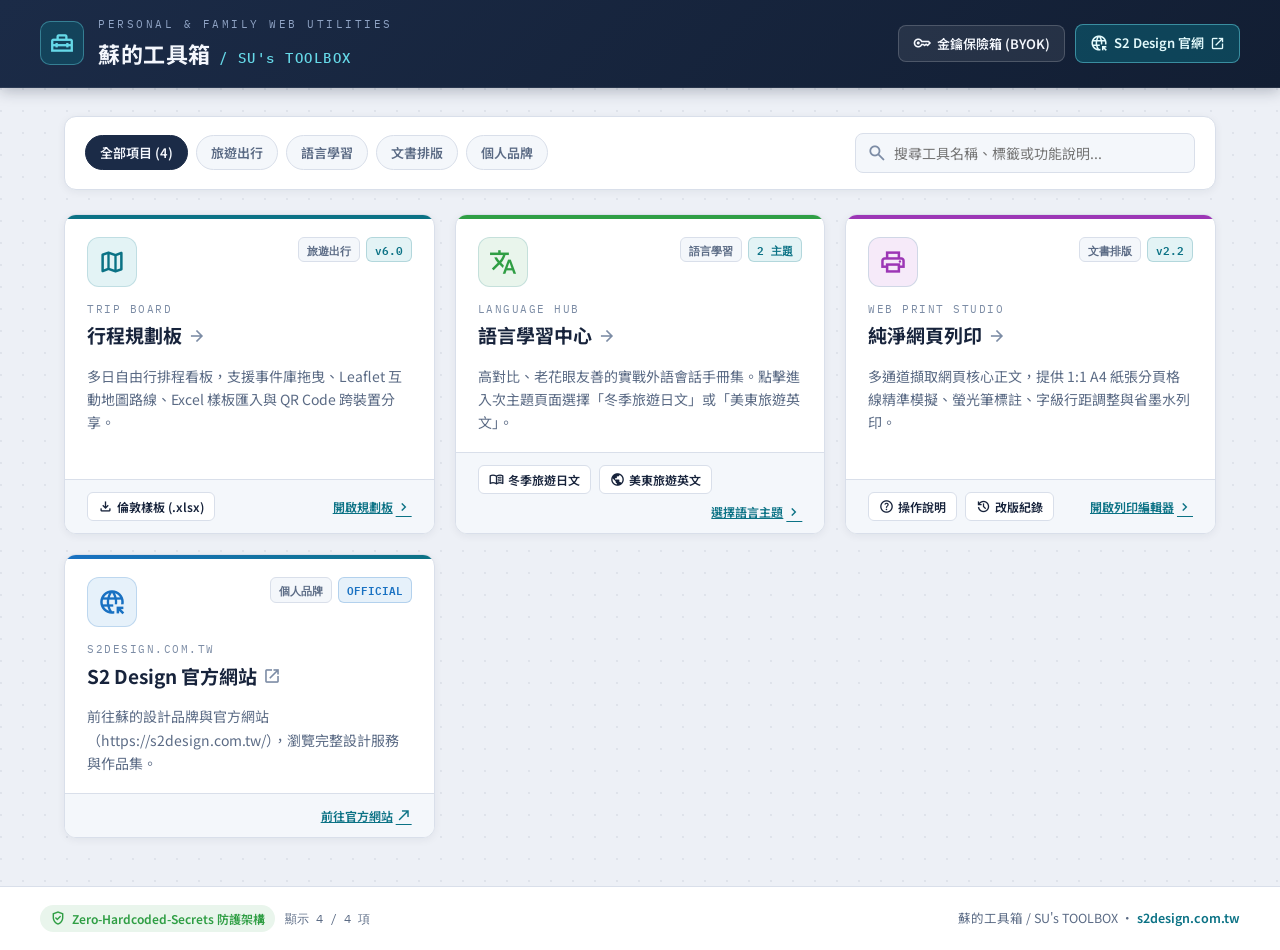
==== index.html @ dece826c "feat: 初始化蘇的工具箱 (SU's TOOLBOX) v1.0.0 入口網與文件治理架構" ====
<!DOCTYPE html>
<html lang="zh-Hant">
<head>
  <meta charset="UTF-8" />
  <meta name="viewport" content="width=device-width, initial-scale=1.0" />
  <meta name="robots" content="noindex, nofollow" />
  <title>蘇的工具箱 / SU's TOOLBOX</title>
  <!-- Google Fonts: Noto Sans TC, IBM Plex Mono & Google Material Symbols Outlined -->
  <link rel="preconnect" href="https://fonts.googleapis.com" />
  <link rel="preconnect" href="https://fonts.gstatic.com" crossorigin />
  <link rel="stylesheet" href="https://fonts.googleapis.com/css2?family=IBM+Plex+Mono:wght@400;500;600&family=Noto+Sans+TC:wght@400;500;700&family=Material+Symbols+Outlined:opsz,wght,FILL,GRAD@24,450,0,0" />
  <link rel="stylesheet" href="./assets/css/dashboard.css" />
</head>
<body>

  <!-- ── 頂部深藍專業儀表板導覽列 ─────────────────────── -->
  <header class="portal-header">
    <div class="header-inner">
      <div class="brand-group">
        <div class="brand-logo" aria-hidden="true">
          <span class="material-symbols-outlined">home_repair_service</span>
        </div>
        <div class="brand-titles">
          <span class="eyebrow">PERSONAL &amp; FAMILY WEB UTILITIES</span>
          <h1>
            <span>蘇的工具箱</span>
            <span class="en-sub">/ SU's TOOLBOX</span>
          </h1>
        </div>
      </div>

      <div class="header-actions">
        <button type="button" id="open-vault-btn" class="header-btn" title="管理本地瀏覽器 API 金鑰保險箱 (BYOK)">
          <span class="material-symbols-outlined">key</span>
          <span>金鑰保險箱 (BYOK)</span>
        </button>
        <a href="https://s2design.com.tw/" target="_blank" rel="noopener noreferrer" class="header-btn brand-link">
          <span class="material-symbols-outlined">captive_portal</span>
          <span>S2 Design 官網</span>
          <span class="material-symbols-outlined" style="font-size:15px;">open_in_new</span>
        </a>
      </div>
    </div>
  </header>

  <!-- ── 主內容區：分類篩選、搜尋與工具卡片網格 ─────────────────────── -->
  <main class="portal-main">
    <section class="toolbar-panel" aria-label="工具篩選與搜尋">
      <div id="category-tabs" class="category-tabs"></div>
      <div class="search-box">
        <span class="material-symbols-outlined">search</span>
        <input
          type="search"
          id="search-input"
          class="search-input"
          placeholder="搜尋工具名稱、標籤或功能說明..."
          aria-label="搜尋工具"
        />
      </div>
    </section>

    <section id="cards-grid" class="cards-grid" data-config-url="./data/tools.json" aria-live="polite">
      <!-- 由 assets/js/portal.js 讀取 data/tools.json 安全渲染 -->
    </section>
  </main>

  <!-- ── 頁尾資安狀態與版次資訊列 ─────────────────────── -->
  <footer class="portal-footer">
    <div class="footer-inner">
      <div style="display:flex;align-items:center;gap:10px;flex-wrap:wrap;">
        <span class="security-pill">
          <span class="material-symbols-outlined">verified_user</span>
          <span>Zero-Hardcoded-Secrets 防護架構</span>
        </span>
        <span id="tool-count-badge" style="font-family:var(--font-mono);font-size:12px;"></span>
      </div>
      <div>
        <span>蘇的工具箱 / SU's TOOLBOX · </span>
        <a href="https://s2design.com.tw/" target="_blank" rel="noopener noreferrer" style="color:var(--accent-primary);text-decoration:none;font-weight:600;">s2design.com.tw</a>
      </div>
    </div>
  </footer>

  <!-- ── BYOK 本地 API 金鑰保險箱設定對話框 ─────────────────────── -->
  <div id="vault-backdrop" class="vault-backdrop" role="dialog" aria-modal="true" aria-labelledby="vault-modal-title">
    <div class="vault-modal">
      <div class="vault-header">
        <h2 id="vault-modal-title">
          <span class="material-symbols-outlined">shield_lock</span>
          <span>本地 API 金鑰保險箱 (BYOK Vault)</span>
        </h2>
        <button type="button" id="close-vault-btn" class="vault-close" aria-label="關閉視窗">
          <span class="material-symbols-outlined">close</span>
        </button>
      </div>
      <div class="vault-body">
        <div class="vault-notice">
          <strong>🔒 資安保護說明：</strong>未來當你擴充需要 API Key（如 OpenAI、Gemini、Google Maps）的小工具時，請在此注入金鑰。金鑰<strong>只會保存在你目前這台電腦/手機的瀏覽器內</strong>，絕對不會寫入 GitHub 程式碼庫！
        </div>
        <div class="vault-field">
          <label for="vault-key-name">金鑰識別名稱 (Key ID)</label>
          <input type="text" id="vault-key-name" placeholder="例如：gemini_api_key 或 openai_key" />
        </div>
        <div class="vault-field">
          <label for="vault-key-value">API 金鑰內容 (Secret Value)</label>
          <input type="password" id="vault-key-value" placeholder="貼上你的 API Key..." autocomplete="off" />
        </div>
        <div class="vault-field">
          <label for="vault-key-scope">儲存範圍 (Storage Scope)</label>
          <select id="vault-key-scope">
            <option value="session">Session 暫存（推薦：關閉瀏覽器分頁即自動銷毀）</option>
            <option value="local">Local 本機記憶（保留於此裝置瀏覽器，免重複輸入）</option>
          </select>
        </div>
        <div class="vault-field">
          <label>目前已設定的金鑰狀態</label>
          <div id="vault-status-list" style="background:var(--bg-subtle);padding:10px 12px;border-radius:6px;border:1px solid var(--line-default);"></div>
        </div>
      </div>
      <div class="vault-footer">
        <button type="button" id="vault-clear-btn" class="btn-danger">清除全部金鑰</button>
        <button type="button" id="vault-save-btn" class="btn-primary">儲存至本地瀏覽器</button>
      </div>
    </div>
  </div>

  <script src="./assets/js/vault.js"></script>
  <script src="./assets/js/portal.js"></script>
</body>
</html>
---- assets/css/dashboard.css ----
/* =========================================================================
   蘇的工具箱 (SU's TOOLBOX) — 深藍專業儀表板共用設計系統 (dashboard.css)
   Design Spec: DESIGN.md | Theme: Navy Professional Dashboard
   Icons: Google Material Symbols Outlined
   ========================================================================= */

:root {
  --bg-canvas: #EDF0F6;
  --bg-panel: #FFFFFF;
  --bg-subtle: #F4F7FB;
  --board-bg: #1B2B47;
  --board-bg-deep: #121E33;
  --board-text: #F4F7FD;
  --board-muted: #8FA3C4;
  --ink-primary: #17233B;
  --ink-secondary: #5B6B85;
  --ink-muted: #7C8CA5;
  --line-default: #D9DFEA;
  --line-strong: #BFC9DA;
  --accent-primary: #0B7285;
  --accent-hover: #095C6B;
  --accent-soft: #E3F3F5;
  --accent-brand: #1971C2;
  --accent-brand-soft: #E6F1FA;
  --accent-warn: #E8890C;
  --accent-warn-soft: #FFF1DE;
  --accent-ok: #2F9E44;
  --accent-ok-soft: #E9F5EC;
  --radius-card: 12px;
  --radius-sm: 8px;
  --shadow-card: 0 2px 8px rgba(23, 35, 59, 0.06);
  --shadow-hover: 0 12px 26px rgba(23, 35, 59, 0.14);
  --font-sans: "Noto Sans TC", "PingFang TC", "Microsoft JhengHei", system-ui, -apple-system, sans-serif;
  --font-mono: "IBM Plex Mono", "Consolas", "Courier New", monospace;
}

*, *::before, *::after {
  box-sizing: border-box;
  margin: 0;
  padding: 0;
}

html, body {
  min-height: 100%;
}

body {
  font-family: var(--font-sans);
  background:
    radial-gradient(circle at 1px 1px, rgba(27, 43, 71, 0.065) 1px, transparent 0) 0 0 / 22px 22px,
    var(--bg-canvas);
  color: var(--ink-primary);
  display: flex;
  flex-direction: column;
  line-height: 1.6;
  -webkit-font-smoothing: antialiased;
}

/* Google Material Symbols 對齊 */
.material-symbols-outlined {
  font-variation-settings: 'FILL' 0, 'wght' 450, 'GRAD' 0, 'opsz' 24;
  user-select: none;
  vertical-align: middle;
  display: inline-flex;
  align-items: center;
  justify-content: center;
}

/* ── 頂部深藍儀表板 Header ─────────────────────── */
.portal-header {
  background: linear-gradient(135deg, var(--board-bg) 0%, var(--board-bg-deep) 100%);
  color: var(--board-text);
  padding: 16px 24px;
  box-shadow: 0 3px 14px rgba(18, 30, 51, 0.28);
  position: sticky;
  top: 0;
  z-index: 30;
  border-bottom: 1px solid rgba(255, 255, 255, 0.08);
}

.header-inner {
  max-width: 1200px;
  margin: 0 auto;
  display: flex;
  flex-wrap: wrap;
  align-items: center;
  justify-content: space-between;
  gap: 16px;
}

.brand-group {
  display: flex;
  align-items: center;
  gap: 14px;
}

.brand-logo {
  width: 44px;
  height: 44px;
  border-radius: 10px;
  background: rgba(11, 114, 133, 0.35);
  border: 1px solid rgba(102, 217, 232, 0.4);
  color: #66D9E8;
  display: flex;
  align-items: center;
  justify-content: center;
  flex-shrink: 0;
}

.brand-logo .material-symbols-outlined {
  font-size: 26px;
}

.brand-titles {
  display: flex;
  flex-direction: column;
  gap: 2px;
}

.brand-titles .eyebrow {
  font-family: var(--font-mono);
  font-size: 11px;
  letter-spacing: 2.5px;
  color: var(--board-muted);
  text-transform: uppercase;
}

.brand-titles h1 {
  font-size: 22px;
  font-weight: 700;
  letter-spacing: 0.5px;
  color: var(--board-text);
  display: flex;
  align-items: baseline;
  flex-wrap: wrap;
  gap: 8px;
}

.brand-titles h1 .en-sub {
  font-family: var(--font-mono);
  font-size: 14px;
  font-weight: 500;
  color: #66D9E8;
  letter-spacing: 1.5px;
}

.header-actions {
  display: flex;
  align-items: center;
  gap: 10px;
  flex-wrap: wrap;
}

.header-btn {
  display: inline-flex;
  align-items: center;
  gap: 6px;
  padding: 8px 14px;
  border-radius: var(--radius-sm);
  font-size: 13px;
  font-weight: 600;
  text-decoration: none;
  cursor: pointer;
  border: 1px solid rgba(255, 255, 255, 0.18);
  background: rgba(255, 255, 255, 0.08);
  color: var(--board-text);
  transition: all 0.18s ease;
  font-family: inherit;
}

.header-btn:hover {
  background: rgba(255, 255, 255, 0.16);
  border-color: rgba(102, 217, 232, 0.55);
  transform: translateY(-1px);
}

.header-btn.brand-link {
  background: rgba(11, 114, 133, 0.45);
  border-color: rgba(102, 217, 232, 0.5);
  color: #E3FAFC;
}

.header-btn .material-symbols-outlined {
  font-size: 18px;
}

/* ── 控制與搜尋工具列 (Toolbar) ─────────────────────── */
.portal-main {
  max-width: 1200px;
  width: 100%;
  margin: 0 auto;
  padding: 28px 24px 48px;
  flex: 1;
}

.toolbar-panel {
  background: var(--bg-panel);
  border: 1px solid var(--line-default);
  border-radius: var(--radius-card);
  padding: 16px 20px;
  margin-bottom: 24px;
  box-shadow: var(--shadow-card);
  display: flex;
  flex-wrap: wrap;
  align-items: center;
  justify-content: space-between;
  gap: 14px;
}

.category-tabs {
  display: flex;
  flex-wrap: wrap;
  gap: 8px;
}

.cat-tab {
  display: inline-flex;
  align-items: center;
  gap: 6px;
  padding: 7px 14px;
  border-radius: 999px;
  font-size: 13px;
  font-weight: 600;
  color: var(--ink-secondary);
  background: var(--bg-subtle);
  border: 1px solid var(--line-default);
  cursor: pointer;
  transition: all 0.16s ease;
  font-family: inherit;
}

.cat-tab:hover {
  color: var(--ink-primary);
  border-color: var(--line-strong);
}

.cat-tab.active {
  background: var(--board-bg);
  color: var(--board-text);
  border-color: var(--board-bg);
}

.search-box {
  position: relative;
  min-width: 250px;
  flex: 1;
  max-width: 340px;
}

.search-box .material-symbols-outlined {
  position: absolute;
  left: 12px;
  top: 50%;
  transform: translateY(-50%);
  color: var(--ink-muted);
  font-size: 20px;
  pointer-events: none;
}

.search-input {
  width: 100%;
  padding: 9px 14px 9px 38px;
  border-radius: var(--radius-sm);
  border: 1px solid var(--line-default);
  background: var(--bg-subtle);
  color: var(--ink-primary);
  font-size: 14px;
  font-family: inherit;
  outline: none;
  transition: border-color 0.18s ease, background 0.18s ease;
}

.search-input:focus {
  background: var(--bg-panel);
  border-color: var(--accent-primary);
  box-shadow: 0 0 0 3px rgba(11, 114, 133, 0.12);
}

/* ── 麵包屑與導覽列 (次主題頁專用) ─────────────────────── */
.breadcrumb-bar {
  display: flex;
  align-items: center;
  gap: 8px;
  margin-bottom: 18px;
  font-size: 13px;
  color: var(--ink-secondary);
}

.breadcrumb-bar a {
  color: var(--accent-primary);
  text-decoration: none;
  font-weight: 600;
  display: inline-flex;
  align-items: center;
  gap: 4px;
}

.breadcrumb-bar a:hover {
  text-decoration: underline;
}

/* ── 工具卡片網格 (Cards Grid) ─────────────────────── */
.cards-grid {
  display: grid;
  grid-template-columns: repeat(auto-fill, minmax(320px, 1fr));
  gap: 20px;
}

.tool-card {
  background: var(--bg-panel);
  border: 1px solid var(--line-default);
  border-radius: var(--radius-card);
  box-shadow: var(--shadow-card);
  display: flex;
  flex-direction: column;
  justify-content: space-between;
  transition: transform 0.2s ease, box-shadow 0.2s ease, border-color 0.2s ease;
  position: relative;
  overflow: hidden;
}

.tool-card::before {
  content: "";
  position: absolute;
  top: 0;
  left: 0;
  right: 0;
  height: 4px;
  background: var(--card-accent, var(--accent-primary));
}

.tool-card.is-brand::before {
  background: linear-gradient(90deg, #1971C2, #0B7285);
}

.tool-card:hover {
  transform: translateY(-4px);
  box-shadow: var(--shadow-hover);
  border-color: var(--accent-primary);
}

.card-main-link {
  padding: 22px 22px 18px;
  text-decoration: none;
  color: inherit;
  display: flex;
  flex-direction: column;
  gap: 14px;
  flex: 1;
}

.card-top {
  display: flex;
  align-items: flex-start;
  justify-content: space-between;
  gap: 12px;
}

.card-icon-wrap {
  width: 50px;
  height: 50px;
  border-radius: 12px;
  background: var(--card-accent-soft, var(--accent-soft));
  color: var(--card-accent, var(--accent-primary));
  display: flex;
  align-items: center;
  justify-content: center;
  flex-shrink: 0;
  border: 1px solid rgba(11, 114, 133, 0.16);
}

.tool-card.is-brand .card-icon-wrap {
  background: var(--accent-brand-soft);
  color: var(--accent-brand);
  border-color: rgba(25, 113, 194, 0.2);
}

.card-icon-wrap .material-symbols-outlined {
  font-size: 28px;
}

.card-badges {
  display: flex;
  align-items: center;
  gap: 6px;
  flex-wrap: wrap;
  justify-content: flex-end;
}

.badge {
  font-family: var(--font-mono);
  font-size: 11px;
  font-weight: 600;
  padding: 3px 8px;
  border-radius: 6px;
  background: var(--bg-subtle);
  color: var(--ink-secondary);
  border: 1px solid var(--line-default);
}

.badge.version {
  background: var(--accent-soft);
  color: var(--accent-primary);
  border-color: rgba(11, 114, 133, 0.22);
}

.badge.external {
  background: var(--accent-brand-soft);
  color: var(--accent-brand);
  border-color: rgba(25, 113, 194, 0.25);
}

.card-headings {
  display: flex;
  flex-direction: column;
  gap: 2px;
}

.card-subtitle {
  font-family: var(--font-mono);
  font-size: 11px;
  letter-spacing: 1.5px;
  color: var(--ink-muted);
  text-transform: uppercase;
}

.card-title {
  font-size: 19px;
  font-weight: 700;
  color: var(--ink-primary);
  display: flex;
  align-items: center;
  gap: 6px;
}

.card-title .launch-arrow {
  font-size: 18px;
  color: var(--ink-muted);
  transition: transform 0.18s ease, color 0.18s ease;
}

.tool-card:hover .card-title .launch-arrow {
  transform: translateX(3px);
  color: var(--accent-primary);
}

.card-desc {
  font-size: 14px;
  color: var(--ink-secondary);
  line-height: 1.65;
}

/* ── 卡片底部附屬連結與標籤列 (Card Footer) ─────────────────────── */
.card-footer {
  padding: 12px 22px;
  background: var(--bg-subtle);
  border-top: 1px solid var(--line-default);
  display: flex;
  flex-wrap: wrap;
  align-items: center;
  justify-content: space-between;
  gap: 8px;
}

.sublinks-list {
  display: flex;
  flex-wrap: wrap;
  gap: 8px;
}

.sublink-btn {
  display: inline-flex;
  align-items: center;
  gap: 4px;
  padding: 4px 10px;
  border-radius: 6px;
  font-size: 12px;
  font-weight: 600;
  color: var(--ink-primary);
  background: var(--bg-panel);
  border: 1px solid var(--line-default);
  text-decoration: none;
  transition: all 0.15s ease;
}

.sublink-btn:hover {
  border-color: var(--accent-primary);
  color: var(--accent-primary);
  background: var(--accent-soft);
}

.sublink-btn .material-symbols-outlined {
  font-size: 15px;
}

.enter-hint {
  font-size: 12px;
  font-weight: 600;
  color: var(--accent-primary);
  display: inline-flex;
  align-items: center;
  gap: 3px;
  margin-left: auto;
}

.enter-hint .material-symbols-outlined {
  font-size: 16px;
}

/* ── 空狀態提示 ─────────────────────── */
.empty-state {
  grid-column: 1 / -1;
  background: var(--bg-panel);
  border: 1px dashed var(--line-strong);
  border-radius: var(--radius-card);
  padding: 48px 24px;
  text-align: center;
  color: var(--ink-secondary);
}

.empty-state .material-symbols-outlined {
  font-size: 42px;
  color: var(--ink-muted);
  margin-bottom: 10px;
}

/* ── 底部資安與版本資訊列 (Portal Footer) ─────────────────────── */
.portal-footer {
  background: var(--bg-panel);
  border-top: 1px solid var(--line-default);
  padding: 18px 24px;
  font-size: 12.5px;
  color: var(--ink-secondary);
}

.footer-inner {
  max-width: 1200px;
  margin: 0 auto;
  display: flex;
  flex-wrap: wrap;
  align-items: center;
  justify-content: space-between;
  gap: 12px;
}

.security-pill {
  display: inline-flex;
  align-items: center;
  gap: 6px;
  padding: 4px 10px;
  border-radius: 999px;
  background: var(--accent-ok-soft);
  color: var(--accent-ok);
  font-weight: 600;
  font-size: 12px;
}

.security-pill .material-symbols-outlined {
  font-size: 16px;
}

/* ── BYOK 本地金鑰保險箱 Modal ─────────────────────── */
.vault-backdrop {
  position: fixed;
  inset: 0;
  background: rgba(18, 30, 51, 0.6);
  backdrop-filter: blur(2px);
  display: none;
  align-items: center;
  justify-content: center;
  padding: 16px;
  z-index: 100;
}

.vault-backdrop.open {
  display: flex;
}

.vault-modal {
  background: var(--bg-panel);
  border: 1px solid var(--line-default);
  border-radius: var(--radius-card);
  max-width: 480px;
  width: 100%;
  box-shadow: 0 20px 45px rgba(18, 30, 51, 0.3);
  overflow: hidden;
}

.vault-header {
  background: var(--board-bg);
  color: var(--board-text);
  padding: 16px 20px;
  display: flex;
  align-items: center;
  justify-content: space-between;
}

.vault-header h2 {
  font-size: 16px;
  font-weight: 700;
  display: flex;
  align-items: center;
  gap: 8px;
}

.vault-close {
  background: transparent;
  border: none;
  color: var(--board-muted);
  cursor: pointer;
  padding: 4px;
  display: flex;
}

.vault-close:hover {
  color: #FFFFFF;
}

.vault-body {
  padding: 20px;
  display: flex;
  flex-direction: column;
  gap: 14px;
  font-size: 13.5px;
  color: var(--ink-secondary);
}

.vault-notice {
  background: var(--accent-soft);
  border-left: 4px solid var(--accent-primary);
  padding: 10px 12px;
  border-radius: 6px;
  color: var(--ink-primary);
  font-size: 12.5px;
}

.vault-field {
  display: flex;
  flex-direction: column;
  gap: 6px;
}

.vault-field label {
  font-weight: 700;
  color: var(--ink-primary);
  font-size: 13px;
}

.vault-field input, .vault-field select {
  padding: 9px 12px;
  border: 1px solid var(--line-default);
  border-radius: var(--radius-sm);
  font-family: var(--font-mono);
  font-size: 13px;
}

.vault-footer {
  padding: 14px 20px;
  background: var(--bg-subtle);
  border-top: 1px solid var(--line-default);
  display: flex;
  justify-content: space-between;
  align-items: center;
  gap: 10px;
}

.btn-primary {
  background: var(--accent-primary);
  color: #FFFFFF;
  border: none;
  padding: 8px 16px;
  border-radius: var(--radius-sm);
  font-weight: 600;
  font-size: 13px;
  cursor: pointer;
  font-family: inherit;
}

.btn-primary:hover {
  background: var(--accent-hover);
}

.btn-danger {
  background: transparent;
  color: #C92A2A;
  border: 1px solid rgba(201, 42, 42, 0.3);
  padding: 8px 14px;
  border-radius: var(--radius-sm);
  font-weight: 600;
  font-size: 13px;
  cursor: pointer;
  font-family: inherit;
}

.btn-danger:hover {
  background: #FCE9E9;
}

@media (max-width: 640px) {
  .portal-header {
    padding: 14px 16px;
  }
  .portal-main {
    padding: 18px 16px 36px;
  }
  .search-box {
    max-width: 100%;
  }
  .cards-grid {
    grid-template-columns: 1fr;
  }
}
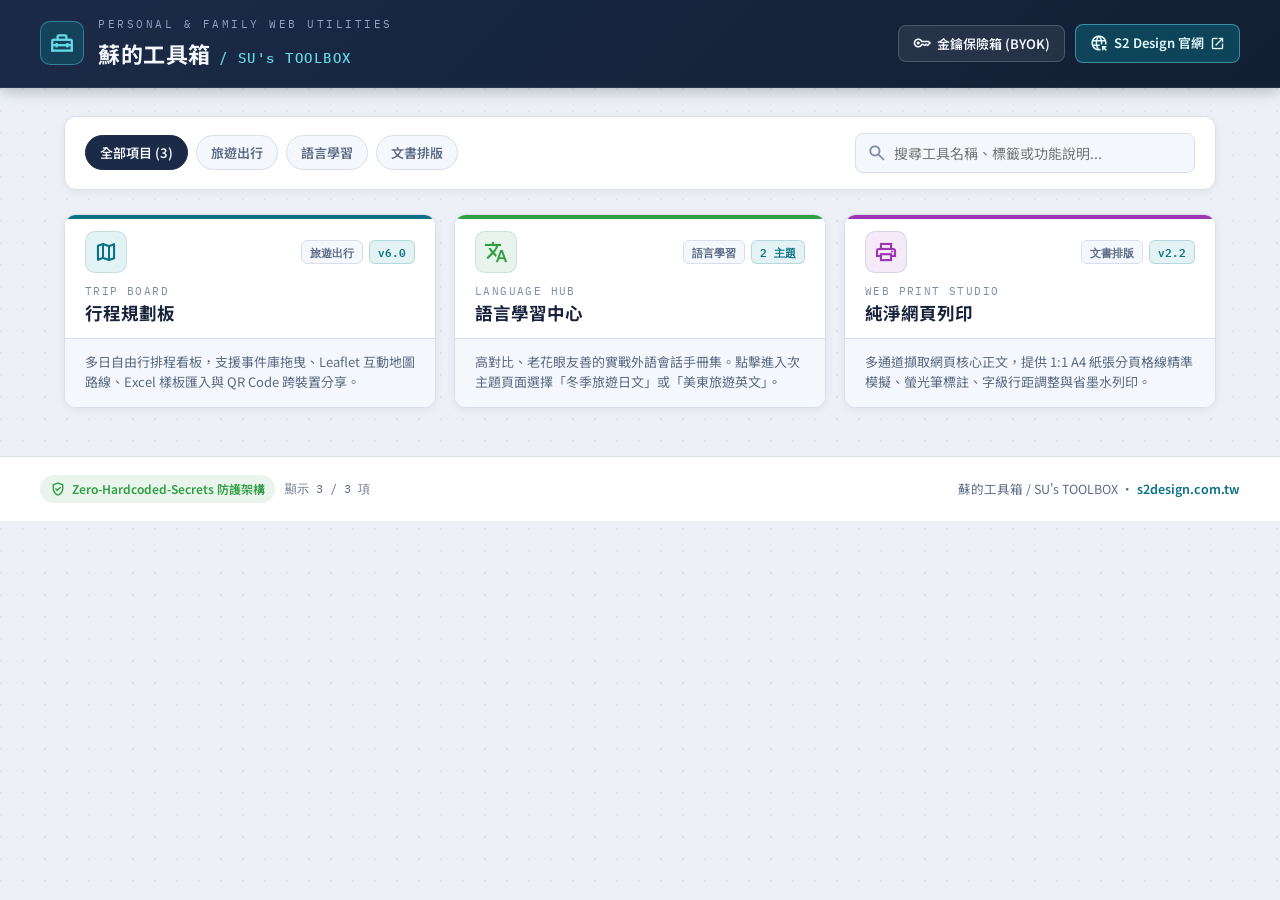
==== commit ee32cdde: "chore(cache): v1.1.1 加入靜態資源防快取版本參數 (?v=1.1.1)" ====
--- a/index.html
+++ b/index.html
@@ -9,7 +9,7 @@
   <link rel="preconnect" href="https://fonts.googleapis.com" />
   <link rel="preconnect" href="https://fonts.gstatic.com" crossorigin />
   <link rel="stylesheet" href="https://fonts.googleapis.com/css2?family=IBM+Plex+Mono:wght@400;500;600&family=Noto+Sans+TC:wght@400;500;700&family=Material+Symbols+Outlined:opsz,wght,FILL,GRAD@24,450,0,0" />
-  <link rel="stylesheet" href="./assets/css/dashboard.css" />
+  <link rel="stylesheet" href="./assets/css/dashboard.css?v=1.1.1" />
 </head>
 <body>
 
@@ -59,7 +59,7 @@
       </div>
     </section>
 
-    <section id="cards-grid" class="cards-grid" data-config-url="./data/tools.json" aria-live="polite">
+    <section id="cards-grid" class="cards-grid" data-config-url="./data/tools.json?v=1.1.1" aria-live="polite">
       <!-- 由 assets/js/portal.js 讀取 data/tools.json 安全渲染 -->
     </section>
   </main>
@@ -124,7 +124,7 @@
     </div>
   </div>
 
-  <script src="./assets/js/vault.js"></script>
-  <script src="./assets/js/portal.js"></script>
+  <script src="./assets/js/vault.js?v=1.1.1"></script>
+  <script src="./assets/js/portal.js?v=1.1.1"></script>
 </body>
 </html>
--- a/assets/css/dashboard.css
+++ b/assets/css/dashboard.css
@@ -299,11 +299,11 @@
   text-decoration: underline;
 }
 
-/* ── 工具卡片網格 (Cards Grid) ─────────────────────── */
+/* ── 工具卡片網格 (Cards Grid - Compact v1.1) ─────────────────────── */
 .cards-grid {
   display: grid;
-  grid-template-columns: repeat(auto-fill, minmax(320px, 1fr));
-  gap: 20px;
+  grid-template-columns: repeat(auto-fill, minmax(280px, 1fr));
+  gap: 18px;
 }
 
 .tool-card {
@@ -313,8 +313,7 @@
   box-shadow: var(--shadow-card);
   display: flex;
   flex-direction: column;
-  justify-content: space-between;
-  transition: transform 0.2s ease, box-shadow 0.2s ease, border-color 0.2s ease;
+  transition: transform 0.18s ease, box-shadow 0.18s ease, border-color 0.18s ease;
   position: relative;
   overflow: hidden;
 }
@@ -329,54 +328,51 @@
   background: var(--card-accent, var(--accent-primary));
 }
 
-.tool-card.is-brand::before {
-  background: linear-gradient(90deg, #1971C2, #0B7285);
-}
-
 .tool-card:hover {
-  transform: translateY(-4px);
+  transform: translateY(-3px);
   box-shadow: var(--shadow-hover);
-  border-color: var(--accent-primary);
+  border-color: var(--card-accent, var(--accent-primary));
 }
 
 .card-main-link {
-  padding: 22px 22px 18px;
+  padding: 0;
   text-decoration: none;
   color: inherit;
   display: flex;
   flex-direction: column;
-  gap: 14px;
   flex: 1;
 }
 
+.card-header-block {
+  padding: 16px 20px 14px;
+  display: flex;
+  flex-direction: column;
+  gap: 10px;
+  background: var(--bg-panel);
+}
+
 .card-top {
   display: flex;
-  align-items: flex-start;
+  align-items: center;
   justify-content: space-between;
-  gap: 12px;
+  gap: 10px;
 }
 
 .card-icon-wrap {
-  width: 50px;
-  height: 50px;
-  border-radius: 12px;
+  width: 42px;
+  height: 42px;
+  border-radius: 10px;
   background: var(--card-accent-soft, var(--accent-soft));
   color: var(--card-accent, var(--accent-primary));
   display: flex;
   align-items: center;
   justify-content: center;
   flex-shrink: 0;
-  border: 1px solid rgba(11, 114, 133, 0.16);
-}
-
-.tool-card.is-brand .card-icon-wrap {
-  background: var(--accent-brand-soft);
-  color: var(--accent-brand);
-  border-color: rgba(25, 113, 194, 0.2);
+  border: 1px solid rgba(11, 114, 133, 0.15);
 }
 
 .card-icon-wrap .material-symbols-outlined {
-  font-size: 28px;
+  font-size: 24px;
 }
 
 .card-badges {
@@ -391,7 +387,7 @@
   font-family: var(--font-mono);
   font-size: 11px;
   font-weight: 600;
-  padding: 3px 8px;
+  padding: 2px 8px;
   border-radius: 6px;
   background: var(--bg-subtle);
   color: var(--ink-secondary);
@@ -404,107 +400,41 @@
   border-color: rgba(11, 114, 133, 0.22);
 }
 
-.badge.external {
-  background: var(--accent-brand-soft);
-  color: var(--accent-brand);
-  border-color: rgba(25, 113, 194, 0.25);
-}
-
 .card-headings {
   display: flex;
   flex-direction: column;
-  gap: 2px;
+  gap: 1px;
 }
 
 .card-subtitle {
   font-family: var(--font-mono);
-  font-size: 11px;
-  letter-spacing: 1.5px;
+  font-size: 10.5px;
+  letter-spacing: 1.4px;
   color: var(--ink-muted);
   text-transform: uppercase;
 }
 
 .card-title {
-  font-size: 19px;
+  font-size: 17.5px;
   font-weight: 700;
   color: var(--ink-primary);
-  display: flex;
-  align-items: center;
-  gap: 6px;
-}
-
-.card-title .launch-arrow {
-  font-size: 18px;
-  color: var(--ink-muted);
-  transition: transform 0.18s ease, color 0.18s ease;
-}
-
-.tool-card:hover .card-title .launch-arrow {
-  transform: translateX(3px);
-  color: var(--accent-primary);
-}
-
-.card-desc {
-  font-size: 14px;
-  color: var(--ink-secondary);
-  line-height: 1.65;
-}
-
-/* ── 卡片底部附屬連結與標籤列 (Card Footer) ─────────────────────── */
-.card-footer {
-  padding: 12px 22px;
+  line-height: 1.35;
+}
+
+/* ── 卡片下半截滿版灰色說明區 (.card-desc-box) ─────────────────────── */
+.card-desc-box {
   background: var(--bg-subtle);
   border-top: 1px solid var(--line-default);
-  display: flex;
-  flex-wrap: wrap;
-  align-items: center;
-  justify-content: space-between;
-  gap: 8px;
-}
-
-.sublinks-list {
-  display: flex;
-  flex-wrap: wrap;
-  gap: 8px;
-}
-
-.sublink-btn {
-  display: inline-flex;
-  align-items: center;
-  gap: 4px;
-  padding: 4px 10px;
-  border-radius: 6px;
-  font-size: 12px;
-  font-weight: 600;
-  color: var(--ink-primary);
-  background: var(--bg-panel);
-  border: 1px solid var(--line-default);
-  text-decoration: none;
-  transition: all 0.15s ease;
-}
-
-.sublink-btn:hover {
-  border-color: var(--accent-primary);
-  color: var(--accent-primary);
-  background: var(--accent-soft);
-}
-
-.sublink-btn .material-symbols-outlined {
-  font-size: 15px;
-}
-
-.enter-hint {
-  font-size: 12px;
-  font-weight: 600;
-  color: var(--accent-primary);
-  display: inline-flex;
-  align-items: center;
-  gap: 3px;
-  margin-left: auto;
-}
-
-.enter-hint .material-symbols-outlined {
-  font-size: 16px;
+  padding: 13px 20px 15px;
+  flex: 1;
+  display: flex;
+  align-items: flex-start;
+}
+
+.card-desc {
+  font-size: 13px;
+  color: var(--ink-secondary);
+  line-height: 1.55;
 }
 
 /* ── 空狀態提示 ─────────────────────── */
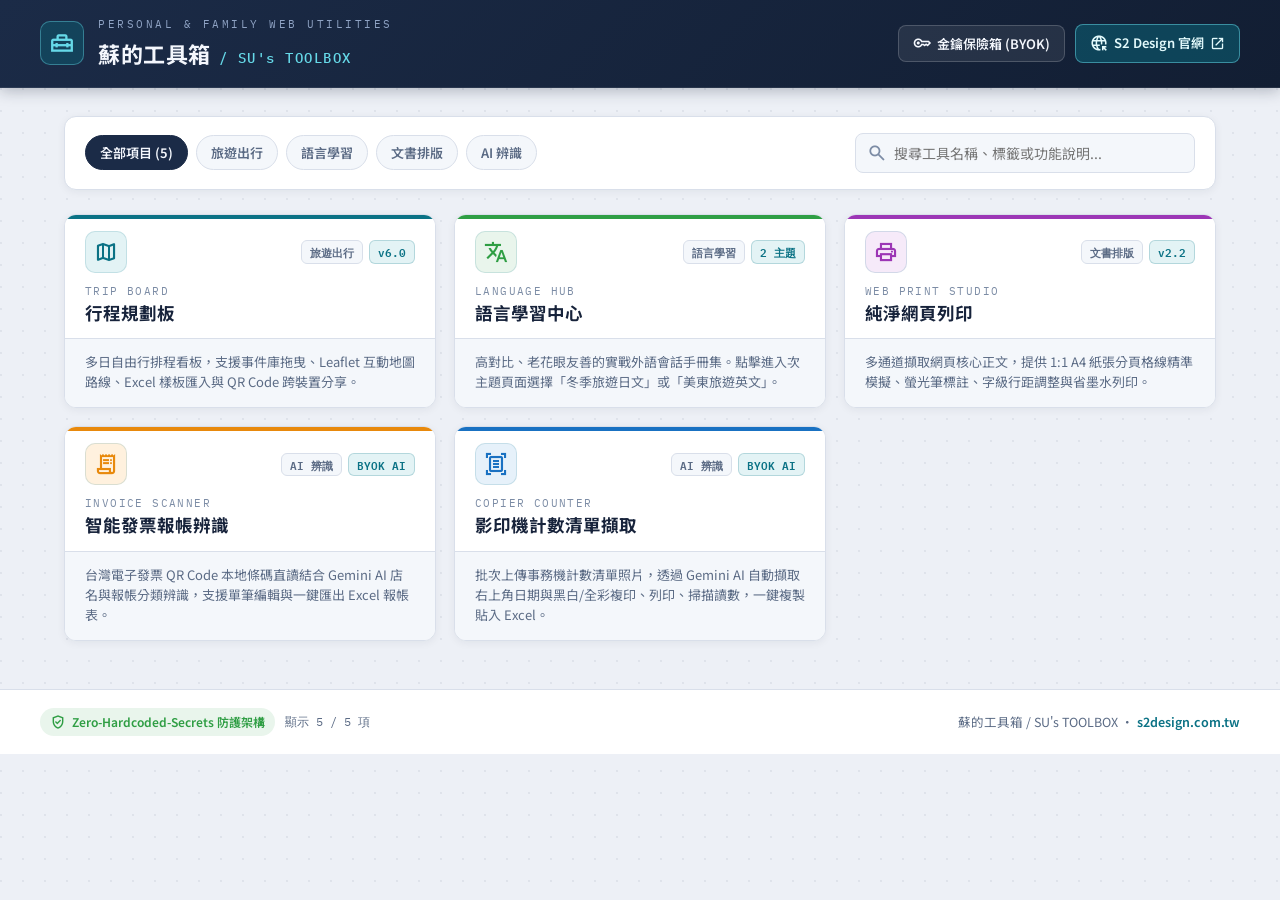
==== commit 0dc67e64: "feat(ai-ocr): v1.2.0 新增智能發票報帳辨識與影印機計數清單擷取工具（集中式 BYOK 金鑰連動）" ====
--- a/index.html
+++ b/index.html
@@ -9,7 +9,7 @@
   <link rel="preconnect" href="https://fonts.googleapis.com" />
   <link rel="preconnect" href="https://fonts.gstatic.com" crossorigin />
   <link rel="stylesheet" href="https://fonts.googleapis.com/css2?family=IBM+Plex+Mono:wght@400;500;600&family=Noto+Sans+TC:wght@400;500;700&family=Material+Symbols+Outlined:opsz,wght,FILL,GRAD@24,450,0,0" />
-  <link rel="stylesheet" href="./assets/css/dashboard.css?v=1.1.1" />
+  <link rel="stylesheet" href="./assets/css/dashboard.css?v=1.2.0" />
 </head>
 <body>
 
@@ -59,7 +59,7 @@
       </div>
     </section>
 
-    <section id="cards-grid" class="cards-grid" data-config-url="./data/tools.json?v=1.1.1" aria-live="polite">
+    <section id="cards-grid" class="cards-grid" data-config-url="./data/tools.json?v=1.2.0" aria-live="polite">
       <!-- 由 assets/js/portal.js 讀取 data/tools.json 安全渲染 -->
     </section>
   </main>
@@ -95,21 +95,23 @@
       </div>
       <div class="vault-body">
         <div class="vault-notice">
-          <strong>🔒 資安保護說明：</strong>未來當你擴充需要 API Key（如 OpenAI、Gemini、Google Maps）的小工具時，請在此注入金鑰。金鑰<strong>只會保存在你目前這台電腦/手機的瀏覽器內</strong>，絕對不會寫入 GitHub 程式碼庫！
+          <strong>🔒 集中式金鑰管理：</strong>在此設定一次 API Key，所有 AI 工具（如「智能發票報帳辨識」、「影印機計數清單擷取」）開啟新分頁時皆會<strong>自動連動共用</strong>，子工具內無須重複輸入！金鑰只會保存在您目前的瀏覽器中，絕不寫入 GitHub。
         </div>
         <div class="vault-field">
-          <label for="vault-key-name">金鑰識別名稱 (Key ID)</label>
-          <input type="text" id="vault-key-name" placeholder="例如：gemini_api_key 或 openai_key" />
+          <label for="vault-key-name">金鑰用途 / 識別名稱 (Key ID)</label>
+          <select id="vault-key-name">
+            <option value="gemini_api_key" selected>gemini_api_key — Google Gemini AI 辨識工具共用金鑰</option>
+          </select>
         </div>
         <div class="vault-field">
-          <label for="vault-key-value">API 金鑰內容 (Secret Value)</label>
-          <input type="password" id="vault-key-value" placeholder="貼上你的 API Key..." autocomplete="off" />
+          <label for="vault-key-value">API 金鑰內容 (Secret Value) · <a href="https://aistudio.google.com/app/apikey" target="_blank" rel="noopener noreferrer" style="color:var(--accent-primary);font-weight:600;text-decoration:none;">點此前往 Google AI Studio 免費取用 ↗</a></label>
+          <input type="password" id="vault-key-value" placeholder="貼上您的 Gemini API Key (AIza...)..." autocomplete="off" />
         </div>
         <div class="vault-field">
           <label for="vault-key-scope">儲存範圍 (Storage Scope)</label>
           <select id="vault-key-scope">
-            <option value="session">Session 暫存（推薦：關閉瀏覽器分頁即自動銷毀）</option>
-            <option value="local">Local 本機記憶（保留於此裝置瀏覽器，免重複輸入）</option>
+            <option value="ttl">暫存模式（推薦：跨新分頁連動，8 小時後自動過期銷毀）</option>
+            <option value="local">Local 本機記憶（長期保留於此電腦/手機瀏覽器，免重複輸入）</option>
           </select>
         </div>
         <div class="vault-field">
@@ -124,7 +126,7 @@
     </div>
   </div>
 
-  <script src="./assets/js/vault.js?v=1.1.1"></script>
-  <script src="./assets/js/portal.js?v=1.1.1"></script>
+  <script src="./assets/js/vault.js?v=1.2.0"></script>
+  <script src="./assets/js/portal.js?v=1.2.0"></script>
 </body>
 </html>
